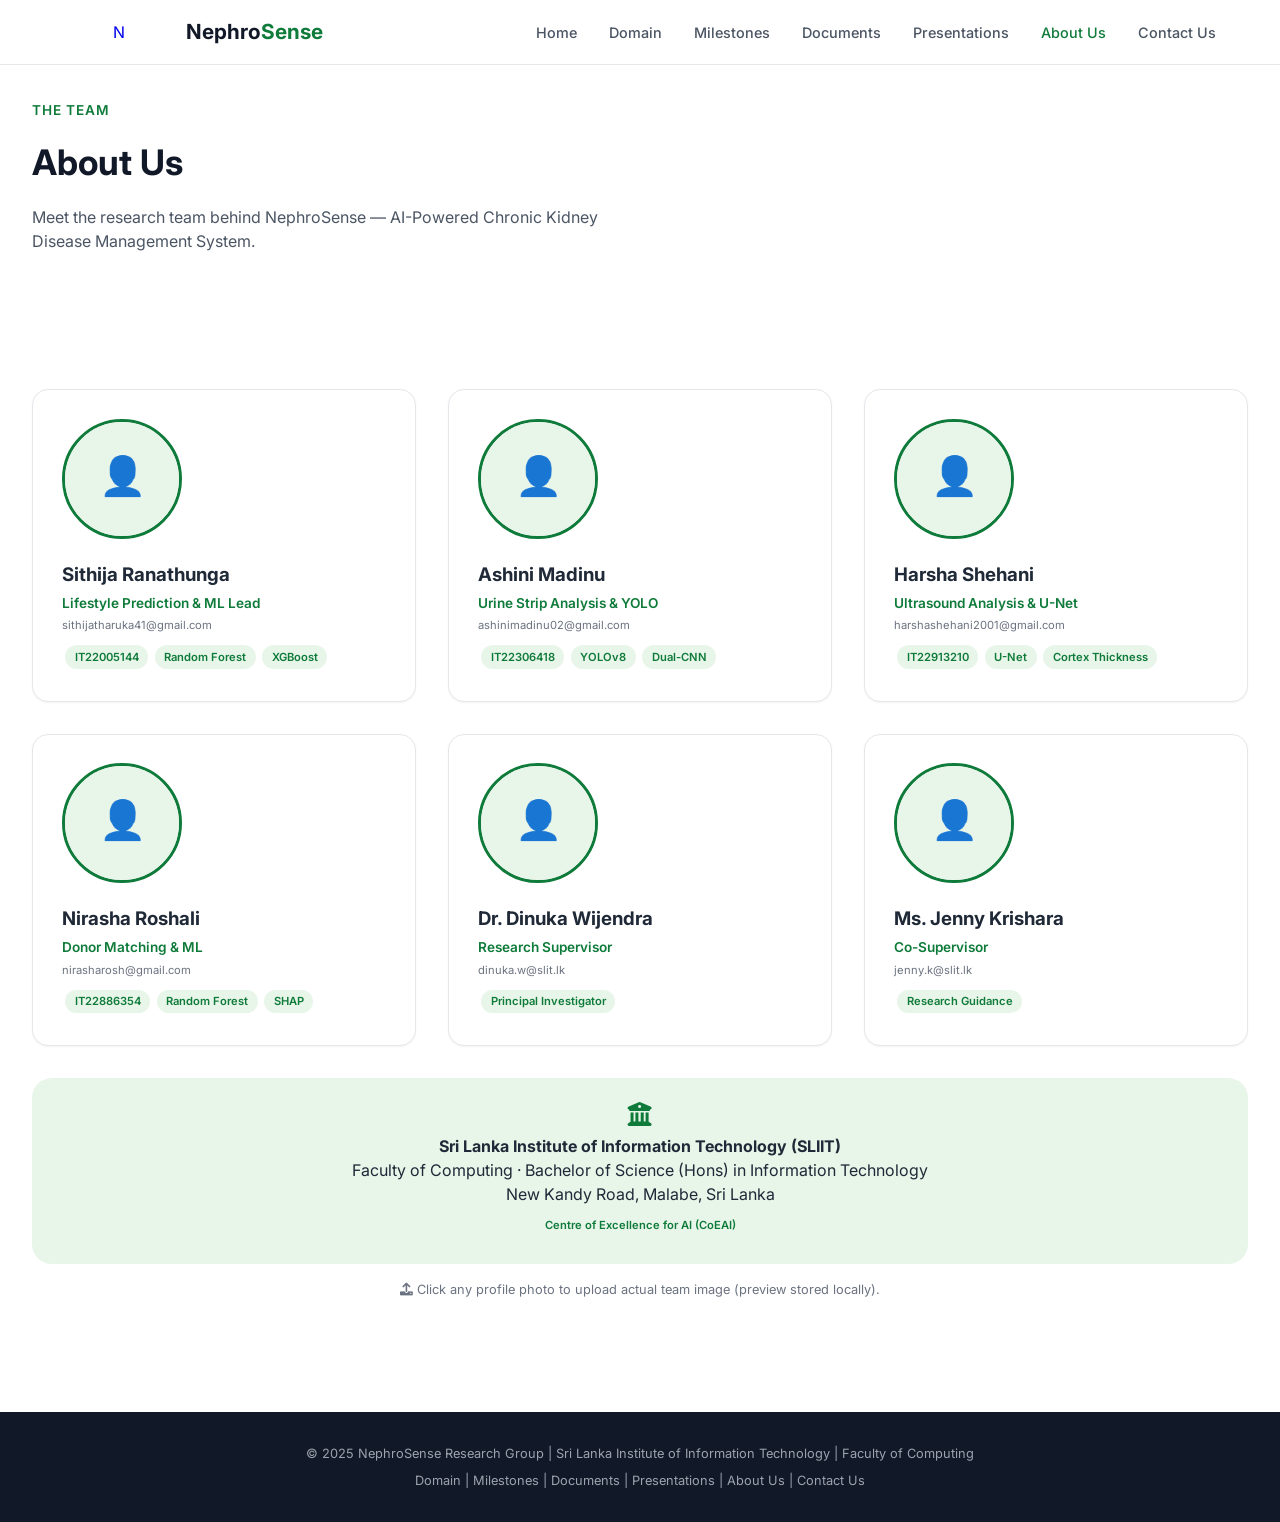
==== about.html @ 0f29c7fc "change theme and content" ====
<!DOCTYPE html>
<html lang="en">
<head>
  <meta charset="UTF-8">
  <meta name="viewport" content="width=device-width, initial-scale=1.0">
  <title>NephroSense | About Us</title>
  <link href="https://fonts.googleapis.com/css2?family=Inter:opsz,wght@14..32,300;400;500;600;700;800&display=swap" rel="stylesheet">
  <link rel="stylesheet" href="https://cdnjs.cloudflare.com/ajax/libs/font-awesome/6.0.0-beta3/css/all.min.css">
  <link rel="stylesheet" href="style.css">
  <style>
    .team-photo {
      width: 120px;
      height: 120px;
      border-radius: 50%;
      object-fit: cover;
      margin: 0 auto 1rem;
      border: 3px solid var(--green-primary);
      cursor: pointer;
      background: var(--gray-100);
    }
    .team-role {
      font-size: 0.85rem;
      color: var(--green-primary);
      font-weight: 600;
      margin: 0.25rem 0;
    }
    .team-email {
      font-size: 0.7rem;
      color: var(--gray-500);
      word-break: break-all;
    }
    .institution-info {
      background: var(--green-light);
      padding: 1.5rem;
      border-radius: 20px;
      margin-top: 2rem;
      text-align: center;
    }
  </style>
</head>
<body>
<nav>
  <a href="index.html" class="logo">
    <div class="logo-icon">N</div>
    <div class="logo-text">Nephro<span>Sense</span></div>
  </a>
  <button class="menu-toggle" id="menuToggle"><i class="fas fa-bars"></i></button>
  <ul class="nav-links" id="navLinks">
    <li><a href="index.html">Home</a></li>
    <li><a href="domain.html">Domain</a></li>
    <li><a href="milestones.html">Milestones</a></li>
    <li><a href="documents.html">Documents</a></li>
    <li><a href="presentations.html">Presentations</a></li>
    <li><a href="about.html" class="active">About Us</a></li>
    <li><a href="contact.html">Contact Us</a></li>
  </ul>
</nav>

<main>
  <section style="padding-top: 100px;">
    <div class="container">
      <div class="section-label">The Team</div>
      <h1 class="section-title">About Us</h1>
      <p class="section-desc">Meet the research team behind NephroSense — AI-Powered Chronic Kidney Disease Management System.</p>
    </div>
  </section>

  <section style="padding-top: 0;">
    <div class="container">
      <div class="team-grid">
        <!-- Team Member 1 -->
        <div class="team-card">
          <img class="team-photo" id="photo0" src="data:image/svg+xml,%3Csvg xmlns='http://www.w3.org/2000/svg' width='120' height='120' viewBox='0 0 120 120'%3E%3Crect width='120' height='120' fill='%23e8f5e9'/%3E%3Ctext x='60' y='70' text-anchor='middle' fill='%230f7b3a' font-size='40'%3E👤%3C/text%3E%3C/svg%3E" onclick="document.getElementById('file0').click()">
          <input type="file" id="file0" style="display:none" accept="image/*" onchange="previewPhoto(event,0)">
          <h3>Sithija Ranathunga</h3>
          <div class="team-role">Lifestyle Prediction & ML Lead</div>
          <div class="team-email">sithijatharuka41@gmail.com</div>
          <div style="margin-top: 0.5rem;"><span class="accuracy-badge">IT22005144</span><span class="accuracy-badge">Random Forest</span><span class="accuracy-badge">XGBoost</span></div>
        </div>

        <!-- Team Member 2 -->
        <div class="team-card">
          <img class="team-photo" id="photo1" src="data:image/svg+xml,%3Csvg xmlns='http://www.w3.org/2000/svg' width='120' height='120' viewBox='0 0 120 120'%3E%3Crect width='120' height='120' fill='%23e8f5e9'/%3E%3Ctext x='60' y='70' text-anchor='middle' fill='%230f7b3a' font-size='40'%3E👤%3C/text%3E%3C/svg%3E" onclick="document.getElementById('file1').click()">
          <input type="file" id="file1" style="display:none" accept="image/*" onchange="previewPhoto(event,1)">
          <h3>Ashini Madinu</h3>
          <div class="team-role">Urine Strip Analysis & YOLO</div>
          <div class="team-email">ashinimadinu02@gmail.com</div>
          <div style="margin-top: 0.5rem;"><span class="accuracy-badge">IT22306418</span><span class="accuracy-badge">YOLOv8</span><span class="accuracy-badge">Dual-CNN</span></div>
        </div>

        <!-- Team Member 3 -->
        <div class="team-card">
          <img class="team-photo" id="photo2" src="data:image/svg+xml,%3Csvg xmlns='http://www.w3.org/2000/svg' width='120' height='120' viewBox='0 0 120 120'%3E%3Crect width='120' height='120' fill='%23e8f5e9'/%3E%3Ctext x='60' y='70' text-anchor='middle' fill='%230f7b3a' font-size='40'%3E👤%3C/text%3E%3C/svg%3E" onclick="document.getElementById('file2').click()">
          <input type="file" id="file2" style="display:none" accept="image/*" onchange="previewPhoto(event,2)">
          <h3>Harsha Shehani</h3>
          <div class="team-role">Ultrasound Analysis & U-Net</div>
          <div class="team-email">harshashehani2001@gmail.com</div>
          <div style="margin-top: 0.5rem;"><span class="accuracy-badge">IT22913210</span><span class="accuracy-badge">U-Net</span><span class="accuracy-badge">Cortex Thickness</span></div>
        </div>

        <!-- Team Member 4 -->
        <div class="team-card">
          <img class="team-photo" id="photo3" src="data:image/svg+xml,%3Csvg xmlns='http://www.w3.org/2000/svg' width='120' height='120' viewBox='0 0 120 120'%3E%3Crect width='120' height='120' fill='%23e8f5e9'/%3E%3Ctext x='60' y='70' text-anchor='middle' fill='%230f7b3a' font-size='40'%3E👤%3C/text%3E%3C/svg%3E" onclick="document.getElementById('file3').click()">
          <input type="file" id="file3" style="display:none" accept="image/*" onchange="previewPhoto(event,3)">
          <h3>Nirasha Roshali</h3>
          <div class="team-role">Donor Matching & ML</div>
          <div class="team-email">nirasharosh@gmail.com</div>
          <div style="margin-top: 0.5rem;"><span class="accuracy-badge">IT22886354</span><span class="accuracy-badge">Random Forest</span><span class="accuracy-badge">SHAP</span></div>
        </div>

        <!-- Supervisor -->
        <div class="team-card">
          <img class="team-photo" id="photo4" src="data:image/svg+xml,%3Csvg xmlns='http://www.w3.org/2000/svg' width='120' height='120' viewBox='0 0 120 120'%3E%3Crect width='120' height='120' fill='%23e8f5e9'/%3E%3Ctext x='60' y='70' text-anchor='middle' fill='%230f7b3a' font-size='40'%3E👤%3C/text%3E%3C/svg%3E" onclick="document.getElementById('file4').click()">
          <input type="file" id="file4" style="display:none" accept="image/*" onchange="previewPhoto(event,4)">
          <h3>Dr. Dinuka Wijendra</h3>
          <div class="team-role">Research Supervisor</div>
          <div class="team-email">dinuka.w@slit.lk</div>
          <div style="margin-top: 0.5rem;"><span class="accuracy-badge">Principal Investigator</span></div>
        </div>

        <!-- Co-Supervisor -->
        <div class="team-card">
          <img class="team-photo" id="photo5" src="data:image/svg+xml,%3Csvg xmlns='http://www.w3.org/2000/svg' width='120' height='120' viewBox='0 0 120 120'%3E%3Crect width='120' height='120' fill='%23e8f5e9'/%3E%3Ctext x='60' y='70' text-anchor='middle' fill='%230f7b3a' font-size='40'%3E👤%3C/text%3E%3C/svg%3E" onclick="document.getElementById('file5').click()">
          <input type="file" id="file5" style="display:none" accept="image/*" onchange="previewPhoto(event,5)">
          <h3>Ms. Jenny Krishara</h3>
          <div class="team-role">Co-Supervisor</div>
          <div class="team-email">jenny.k@slit.lk</div>
          <div style="margin-top: 0.5rem;"><span class="accuracy-badge">Research Guidance</span></div>
        </div>
      </div>

      <div class="institution-info">
        <i class="fas fa-university" style="font-size: 1.5rem; color: var(--green-primary); margin-bottom: 0.5rem; display: block;"></i>
        <strong>Sri Lanka Institute of Information Technology (SLIIT)</strong><br>
        Faculty of Computing · Bachelor of Science (Hons) in Information Technology<br>
        New Kandy Road, Malabe, Sri Lanka<br>
        <span class="accuracy-badge" style="margin-top: 0.5rem;">Centre of Excellence for AI (CoEAI)</span>
      </div>

      <div style="margin-top: 1rem; text-align: center; font-size: 0.8rem; color: var(--gray-500);">
        <i class="fas fa-upload"></i> Click any profile photo to upload actual team image (preview stored locally).
      </div>
    </div>
  </section>
</main>

<footer>
  <p>© 2025 NephroSense Research Group | Sri Lanka Institute of Information Technology | Faculty of Computing</p>
  <p style="margin-top: 0.5rem;">Domain | Milestones | Documents | Presentations | About Us | Contact Us</p>
</footer>

<script>
  function previewPhoto(event, idx) {
    const file = event.target.files[0];
    if (file) {
      const reader = new FileReader();
      reader.onload = e => { document.getElementById('photo'+idx).src = e.target.result; };
      reader.readAsDataURL(file);
    }
  }
  const menuToggle = document.getElementById('menuToggle');
  const navLinks = document.getElementById('navLinks');
  if (menuToggle) {
    menuToggle.onclick = () => navLinks.classList.toggle('open');
    document.querySelectorAll('.nav-links a').forEach(link => link.addEventListener('click', () => navLinks.classList.remove('open')));
  }
</script>
</body>
</html>
---- style.css ----
/* style.css - White & Green Theme with Logo Image Support */
* {
    margin: 0;
    padding: 0;
    box-sizing: border-box;
  }
  
  :root {
    --white: #ffffff;
    --off-white: #f8fafc;
    --green-primary: #0f7b3a;
    --green-dark: #0a5c2c;
    --green-light: #e8f5e9;
    --green-soft: #d0ebd3;
    --gray-50: #f9fafb;
    --gray-100: #f3f4f6;
    --gray-200: #e5e7eb;
    --gray-300: #d1d5db;
    --gray-400: #9ca3af;
    --gray-500: #6b7280;
    --gray-600: #4b5563;
    --gray-700: #374151;
    --gray-800: #1f2937;
    --gray-900: #111827;
    --shadow-sm: 0 1px 2px 0 rgb(0 0 0 / 0.05);
    --shadow-md: 0 4px 6px -1px rgb(0 0 0 / 0.1);
    --shadow-lg: 0 10px 15px -3px rgb(0 0 0 / 0.1);
  }
  
  body {
    font-family: 'Inter', sans-serif;
    background-color: var(--white);
    color: var(--gray-800);
    line-height: 1.5;
  }
  
  /* Navigation */
  nav {
    position: fixed;
    top: 0;
    left: 0;
    width: 100%;
    background: rgba(255, 255, 255, 0.98);
    backdrop-filter: blur(10px);
    border-bottom: 1px solid var(--gray-200);
    z-index: 100;
    padding: 0.75rem 5%;
    display: flex;
    align-items: center;
    justify-content: space-between;
  }
  
  .logo {
    display: flex;
    align-items: center;
    gap: 12px;
    text-decoration: none;
  }
  
  /* Logo Image Styles */
  .logo-icon {
    width: 110px;
    height: 40px;
    border-radius: 12px;
    display: flex;
    align-items: center;
    justify-content: center;
    overflow: hidden;
  }
  
  .logo-img {
    width: 100%;
    height: 100%;
    object-fit: cover;
    border-radius: 12px;
  }
  
  /* Fallback icon when no image */
  .logo-icon.fallback {
    background: linear-gradient(135deg, var(--green-primary), var(--green-dark));
    color: white;
    font-weight: 800;
    font-size: 1.2rem;
  }
  
  .logo-text {
    font-weight: 700;
    font-size: 1.3rem;
    color: var(--gray-900);
  }
  
  .logo-text span {
    color: var(--green-primary);
  }
  
  /* Hero Centered Logo */
  .hero-logo {
    display: flex;
    justify-content: center;
    margin-bottom: 1.5rem;
  }
  
  .hero-logo-img {
    width: 200px;
    height: 100px;
    object-fit: contain;
    border-radius: 20px;
    transition: transform 0.3s;
  }
  
  .hero-logo-img:hover {
    transform: scale(1.05);
  }
  
  /* Rest of your existing styles remain the same */
  .nav-links {
    display: flex;
    gap: 2rem;
    list-style: none;
  }
  
  .nav-links a {
    text-decoration: none;
    font-weight: 500;
    color: var(--gray-600);
    transition: color 0.2s;
    font-size: 0.9rem;
  }
  
  .nav-links a:hover,
  .nav-links a.active {
    color: var(--green-primary);
  }
  
  .menu-toggle {
    display: none;
    background: none;
    border: none;
    font-size: 1.5rem;
    color: var(--gray-700);
    cursor: pointer;
  }
  
  /* Buttons */
  .btn-primary {
    background: var(--green-primary);
    color: white;
    padding: 0.75rem 1.8rem;
    border-radius: 8px;
    font-weight: 600;
    text-decoration: none;
    display: inline-flex;
    align-items: center;
    gap: 8px;
    transition: all 0.2s;
    border: none;
    cursor: pointer;
  }
  
  .btn-primary:hover {
    background: var(--green-dark);
    transform: translateY(-2px);
  }
  
  .btn-outline {
    border: 1px solid var(--gray-300);
    background: transparent;
    padding: 0.75rem 1.8rem;
    border-radius: 8px;
    font-weight: 600;
    color: var(--gray-700);
    text-decoration: none;
    display: inline-flex;
    align-items: center;
    gap: 8px;
    transition: all 0.2s;
  }
  
  .btn-outline:hover {
    border-color: var(--green-primary);
    color: var(--green-primary);
  }
  
  /* Container */
  .container {
    max-width: 1280px;
    margin: 0 auto;
    padding: 0 2rem;
  }
  
  section {
    padding: 5rem 0;
  }
  
  .section-label {
    font-size: 0.85rem;
    font-weight: 600;
    text-transform: uppercase;
    letter-spacing: 1px;
    color: var(--green-primary);
    margin-bottom: 1rem;
  }
  
  .section-title {
    font-size: 2.2rem;
    font-weight: 700;
    color: var(--gray-900);
    margin-bottom: 1rem;
  }
  
  .section-desc {
    color: var(--gray-600);
    max-width: 600px;
    margin-bottom: 2.5rem;
  }
  
  /* Cards */
  .features-grid,
  .domain-grid,
  .team-grid,
  .doc-grid,
  .pres-grid {
    display: grid;
    grid-template-columns: repeat(auto-fit, minmax(300px, 1fr));
    gap: 2rem;
    margin-top: 1rem;
  }
  
  .feature-card,
  .domain-card,
  .team-card,
  .doc-card,
  .pres-card {
    background: var(--white);
    border: 1px solid var(--gray-200);
    border-radius: 16px;
    padding: 1.8rem;
    transition: all 0.3s;
    box-shadow: var(--shadow-sm);
  }
  
  .feature-card:hover,
  .domain-card:hover,
  .team-card:hover,
  .doc-card:hover,
  .pres-card:hover {
    transform: translateY(-4px);
    box-shadow: var(--shadow-lg);
    border-color: var(--green-soft);
  }
  
  .card-icon {
    width: 48px;
    height: 48px;
    background: var(--green-light);
    border-radius: 12px;
    display: flex;
    align-items: center;
    justify-content: center;
    margin-bottom: 1.2rem;
    font-size: 1.4rem;
    color: var(--green-primary);
  }
  
  /* Hero */
  .hero {
    padding-top: 120px;
    text-align: center;
  }
  
  .hero-badge {
    display: inline-block;
    background: var(--green-light);
    color: var(--green-primary);
    padding: 0.25rem 1rem;
    border-radius: 20px;
    font-size: 0.8rem;
    font-weight: 600;
    margin-bottom: 1.5rem;
  }
  
  .hero-title {
    font-size: 3rem;
    font-weight: 800;
    color: var(--gray-900);
    max-width: 800px;
    margin: 0 auto 1rem;
    line-height: 1.2;
  }
  
  .hero-title span {
    color: var(--green-primary);
  }
  
  .hero-subtitle {
    font-size: 1.1rem;
    color: var(--gray-600);
    max-width: 600px;
    margin: 0 auto 2rem;
  }
  
  .hero-stats {
    display: flex;
    justify-content: center;
    gap: 2.5rem;
    margin-top: 3rem;
    flex-wrap: wrap;
  }
  
  .stat-number {
    font-size: 2rem;
    font-weight: 800;
    color: var(--green-primary);
  }
  
  /* Countdown */
  .countdown-grid {
    display: flex;
    justify-content: center;
    gap: 2rem;
    margin: 2rem 0;
  }
  
  .countdown-item {
    text-align: center;
    background: var(--gray-100);
    padding: 1rem;
    border-radius: 12px;
    min-width: 80px;
  }
  
  .countdown-number {
    font-size: 2rem;
    font-weight: 800;
    color: var(--green-primary);
  }
  
  /* Steps */
  .steps-grid {
    display: grid;
    grid-template-columns: repeat(auto-fit, minmax(260px, 1fr));
    gap: 2rem;
    margin-top: 2rem;
  }
  
  .step-card {
    text-align: center;
    padding: 2rem;
  }
  
  .step-number {
    width: 56px;
    height: 56px;
    background: var(--green-light);
    color: var(--green-primary);
    font-size: 1.5rem;
    font-weight: 700;
    border-radius: 28px;
    display: flex;
    align-items: center;
    justify-content: center;
    margin: 0 auto 1rem;
  }
  
  /* Team Photo Upload */
  .team-photo {
    width: 100px;
    height: 100px;
    border-radius: 50%;
    object-fit: cover;
    margin: 0 auto 1rem;
    border: 3px solid var(--green-primary);
    cursor: pointer;
    background: var(--gray-100);
  }
  
  .drive-link,
  .pres-link {
    display: inline-block;
    margin-top: 0.8rem;
    font-size: 0.75rem;
    color: var(--green-primary);
    cursor: pointer;
    text-decoration: underline;
    background: none;
    border: none;
  }
  
  .accuracy-badge {
    background: var(--green-light);
    color: var(--green-primary);
    padding: 0.2rem 0.6rem;
    border-radius: 20px;
    font-size: 0.7rem;
    font-weight: 600;
    display: inline-block;
    margin: 0.2rem;
  }
  
  /* Footer */
  footer {
    background: var(--gray-900);
    color: var(--gray-400);
    text-align: center;
    padding: 2rem;
    font-size: 0.8rem;
    margin-top: 2rem;
  }
  
  /* Responsive */
  @media (max-width: 768px) {
    .menu-toggle {
      display: block;
    }
  
    .nav-links {
      position: fixed;
      top: 65px;
      left: -100%;
      width: 70%;
      height: calc(100vh - 65px);
      background: white;
      flex-direction: column;
      align-items: center;
      padding: 2rem;
      transition: left 0.3s;
      box-shadow: var(--shadow-lg);
      border-right: 1px solid var(--gray-200);
    }
  
    .nav-links.open {
      left: 0;
    }
  
    .hero-title {
      font-size: 2rem;
    }
  
    .section-title {
      font-size: 1.8rem;
    }
  
    .countdown-grid {
      flex-wrap: wrap;
      gap: 1rem;
    }
    
    .hero-logo-img {
      width: 70px;
      height: 70px;
    }
  }
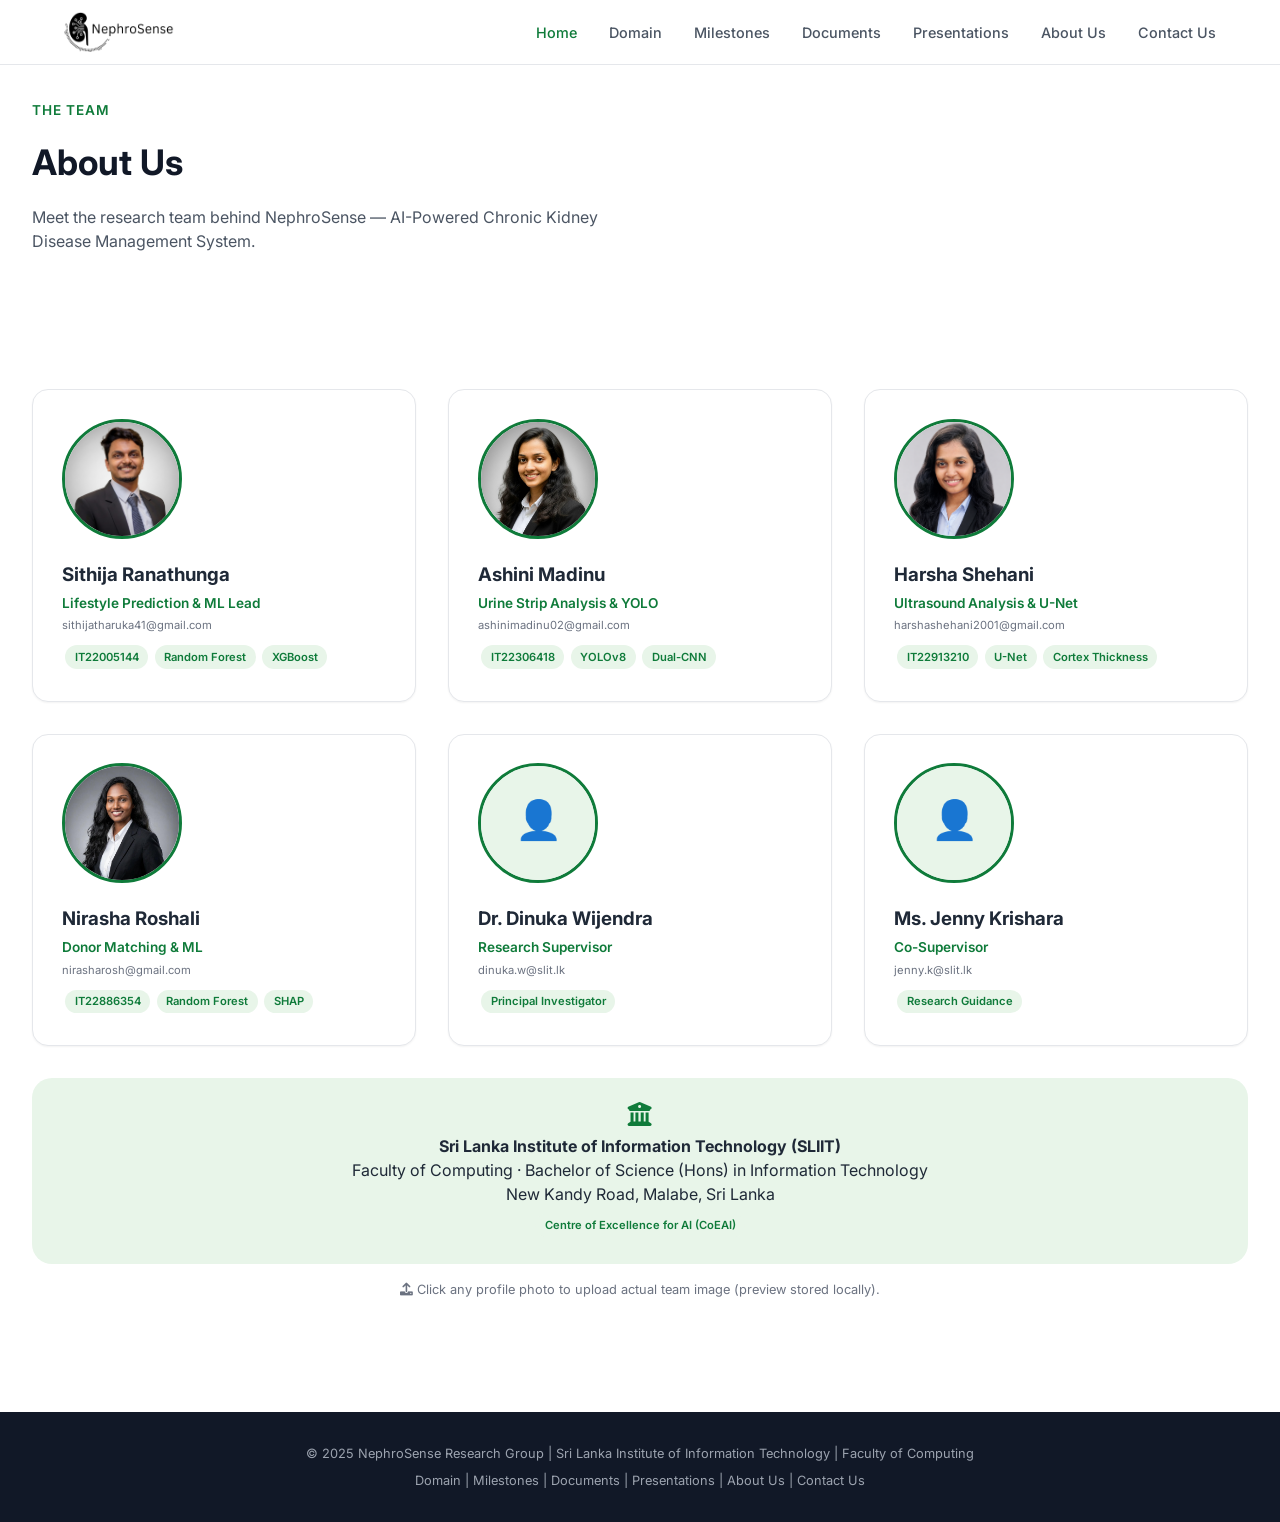
==== commit 1c0caa04: "add photos" ====
--- a/about.html
+++ b/about.html
@@ -39,22 +39,24 @@
   </style>
 </head>
 <body>
-<nav>
-  <a href="index.html" class="logo">
-    <div class="logo-icon">N</div>
-    <div class="logo-text">Nephro<span>Sense</span></div>
-  </a>
-  <button class="menu-toggle" id="menuToggle"><i class="fas fa-bars"></i></button>
-  <ul class="nav-links" id="navLinks">
-    <li><a href="index.html">Home</a></li>
-    <li><a href="domain.html">Domain</a></li>
-    <li><a href="milestones.html">Milestones</a></li>
-    <li><a href="documents.html">Documents</a></li>
-    <li><a href="presentations.html">Presentations</a></li>
-    <li><a href="about.html" class="active">About Us</a></li>
-    <li><a href="contact.html">Contact Us</a></li>
-  </ul>
-</nav>
+  <nav>
+    <a href="index.html" class="logo">
+      <div class="logo-icon">
+        <!-- REPLACE 'nephrosense-logo.png' WITH YOUR ACTUAL LOGO FILE PATH -->
+        <img src="src/logo.png" alt="NephroSense Logo" class="logo-img" onerror="this.parentElement.classList.add('fallback'); this.parentElement.innerHTML='N'">
+      </div>
+    </a>
+    <button class="menu-toggle" id="menuToggle"><i class="fas fa-bars"></i></button>
+    <ul class="nav-links" id="navLinks">
+      <li><a href="index.html" class="active">Home</a></li>
+      <li><a href="domain.html">Domain</a></li>
+      <li><a href="milestones.html">Milestones</a></li>
+      <li><a href="documents.html">Documents</a></li>
+      <li><a href="presentations.html">Presentations</a></li>
+      <li><a href="about.html">About Us</a></li>
+      <li><a href="contact.html">Contact Us</a></li>
+    </ul>
+  </nav>
 
 <main>
   <section style="padding-top: 100px;">
@@ -70,7 +72,7 @@
       <div class="team-grid">
         <!-- Team Member 1 -->
         <div class="team-card">
-          <img class="team-photo" id="photo0" src="data:image/svg+xml,%3Csvg xmlns='http://www.w3.org/2000/svg' width='120' height='120' viewBox='0 0 120 120'%3E%3Crect width='120' height='120' fill='%23e8f5e9'/%3E%3Ctext x='60' y='70' text-anchor='middle' fill='%230f7b3a' font-size='40'%3E👤%3C/text%3E%3C/svg%3E" onclick="document.getElementById('file0').click()">
+          <img class="team-photo" id="photo0" src="src/sithija.jpeg" onclick="document.getElementById('file0').click()">
           <input type="file" id="file0" style="display:none" accept="image/*" onchange="previewPhoto(event,0)">
           <h3>Sithija Ranathunga</h3>
           <div class="team-role">Lifestyle Prediction & ML Lead</div>
@@ -80,7 +82,7 @@
 
         <!-- Team Member 2 -->
         <div class="team-card">
-          <img class="team-photo" id="photo1" src="data:image/svg+xml,%3Csvg xmlns='http://www.w3.org/2000/svg' width='120' height='120' viewBox='0 0 120 120'%3E%3Crect width='120' height='120' fill='%23e8f5e9'/%3E%3Ctext x='60' y='70' text-anchor='middle' fill='%230f7b3a' font-size='40'%3E👤%3C/text%3E%3C/svg%3E" onclick="document.getElementById('file1').click()">
+          <img class="team-photo" id="photo1" src="src/ashini.jpeg" onclick="document.getElementById('file1').click()">
           <input type="file" id="file1" style="display:none" accept="image/*" onchange="previewPhoto(event,1)">
           <h3>Ashini Madinu</h3>
           <div class="team-role">Urine Strip Analysis & YOLO</div>
@@ -90,7 +92,7 @@
 
         <!-- Team Member 3 -->
         <div class="team-card">
-          <img class="team-photo" id="photo2" src="data:image/svg+xml,%3Csvg xmlns='http://www.w3.org/2000/svg' width='120' height='120' viewBox='0 0 120 120'%3E%3Crect width='120' height='120' fill='%23e8f5e9'/%3E%3Ctext x='60' y='70' text-anchor='middle' fill='%230f7b3a' font-size='40'%3E👤%3C/text%3E%3C/svg%3E" onclick="document.getElementById('file2').click()">
+          <img class="team-photo" id="photo2" src="src/shehani.png" onclick="document.getElementById('file2').click()">
           <input type="file" id="file2" style="display:none" accept="image/*" onchange="previewPhoto(event,2)">
           <h3>Harsha Shehani</h3>
           <div class="team-role">Ultrasound Analysis & U-Net</div>
@@ -100,7 +102,7 @@
 
         <!-- Team Member 4 -->
         <div class="team-card">
-          <img class="team-photo" id="photo3" src="data:image/svg+xml,%3Csvg xmlns='http://www.w3.org/2000/svg' width='120' height='120' viewBox='0 0 120 120'%3E%3Crect width='120' height='120' fill='%23e8f5e9'/%3E%3Ctext x='60' y='70' text-anchor='middle' fill='%230f7b3a' font-size='40'%3E👤%3C/text%3E%3C/svg%3E" onclick="document.getElementById('file3').click()">
+          <img class="team-photo" id="photo3" src="src/nirasha.jpeg" onclick="document.getElementById('file3').click()">
           <input type="file" id="file3" style="display:none" accept="image/*" onchange="previewPhoto(event,3)">
           <h3>Nirasha Roshali</h3>
           <div class="team-role">Donor Matching & ML</div>
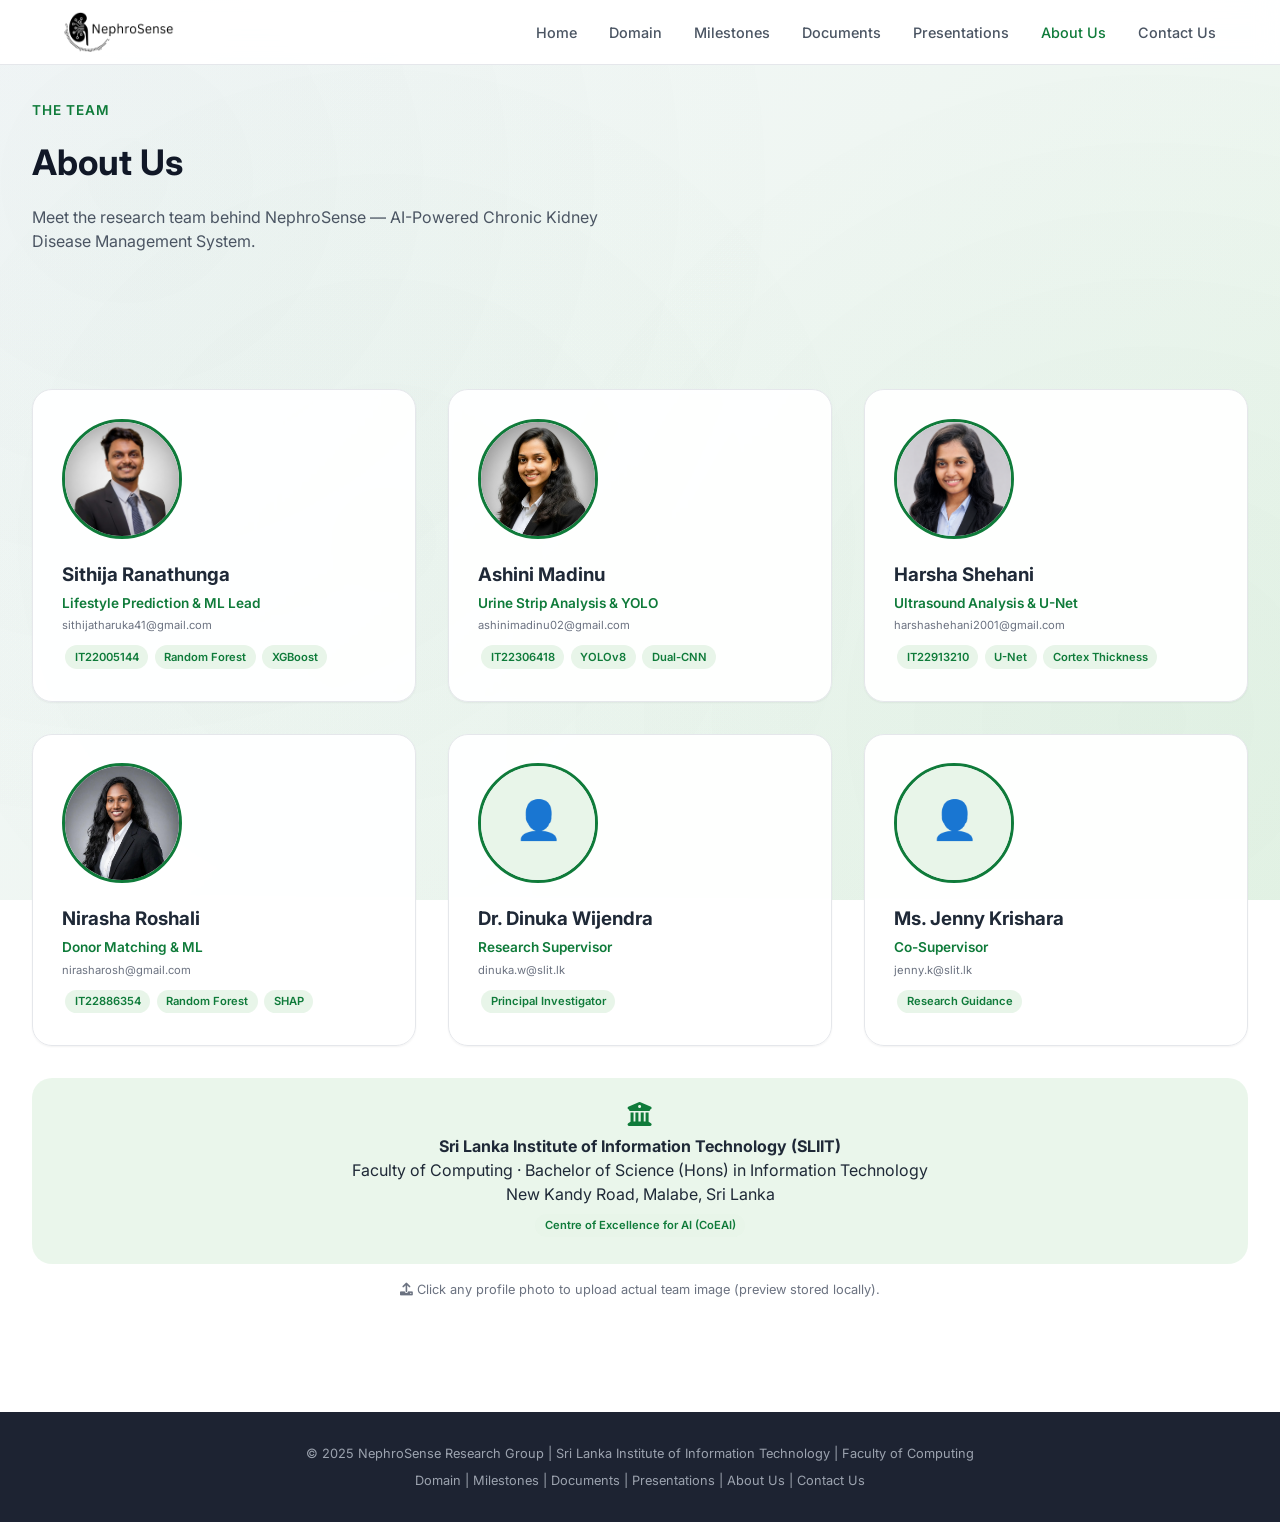
==== commit cb1d6caf: "add mobile responsive" ====
--- a/about.html
+++ b/about.html
@@ -2,7 +2,7 @@
 <html lang="en">
 <head>
   <meta charset="UTF-8">
-  <meta name="viewport" content="width=device-width, initial-scale=1.0">
+  <meta name="viewport" content="width=device-width, initial-scale=1.0, viewport-fit=cover">
   <title>NephroSense | About Us</title>
   <link href="https://fonts.googleapis.com/css2?family=Inter:opsz,wght@14..32,300;400;500;600;700;800&display=swap" rel="stylesheet">
   <link rel="stylesheet" href="https://cdnjs.cloudflare.com/ajax/libs/font-awesome/6.0.0-beta3/css/all.min.css">
@@ -17,6 +17,11 @@
       border: 3px solid var(--green-primary);
       cursor: pointer;
       background: var(--gray-100);
+      transition: transform 0.3s ease, box-shadow 0.3s ease;
+    }
+    .team-photo:hover {
+      transform: scale(1.05);
+      box-shadow: 0 4px 15px rgba(15, 123, 58, 0.3);
     }
     .team-role {
       font-size: 0.85rem;
@@ -30,11 +35,18 @@
       word-break: break-all;
     }
     .institution-info {
-      background: var(--green-light);
+      background: rgba(232, 245, 233, 0.9);
+      backdrop-filter: blur(4px);
       padding: 1.5rem;
       border-radius: 20px;
       margin-top: 2rem;
       text-align: center;
+    }
+    @media (max-width: 768px) {
+      .team-photo {
+        width: 100px;
+        height: 100px;
+      }
     }
   </style>
 </head>
@@ -42,18 +54,17 @@
   <nav>
     <a href="index.html" class="logo">
       <div class="logo-icon">
-        <!-- REPLACE 'nephrosense-logo.png' WITH YOUR ACTUAL LOGO FILE PATH -->
         <img src="src/logo.png" alt="NephroSense Logo" class="logo-img" onerror="this.parentElement.classList.add('fallback'); this.parentElement.innerHTML='N'">
       </div>
     </a>
     <button class="menu-toggle" id="menuToggle"><i class="fas fa-bars"></i></button>
     <ul class="nav-links" id="navLinks">
-      <li><a href="index.html" class="active">Home</a></li>
+      <li><a href="index.html">Home</a></li>
       <li><a href="domain.html">Domain</a></li>
       <li><a href="milestones.html">Milestones</a></li>
       <li><a href="documents.html">Documents</a></li>
       <li><a href="presentations.html">Presentations</a></li>
-      <li><a href="about.html">About Us</a></li>
+      <li><a href="about.html" class="active">About Us</a></li>
       <li><a href="contact.html">Contact Us</a></li>
     </ul>
   </nav>
--- a/style.css
+++ b/style.css
@@ -1,452 +1,947 @@
-/* style.css - White & Green Theme with Logo Image Support */
+/* style.css - White & Green Theme with Logo Image Support & Animations */
 * {
-    margin: 0;
-    padding: 0;
-    box-sizing: border-box;
-  }
-  
-  :root {
-    --white: #ffffff;
-    --off-white: #f8fafc;
-    --green-primary: #0f7b3a;
-    --green-dark: #0a5c2c;
-    --green-light: #e8f5e9;
-    --green-soft: #d0ebd3;
-    --gray-50: #f9fafb;
-    --gray-100: #f3f4f6;
-    --gray-200: #e5e7eb;
-    --gray-300: #d1d5db;
-    --gray-400: #9ca3af;
-    --gray-500: #6b7280;
-    --gray-600: #4b5563;
-    --gray-700: #374151;
-    --gray-800: #1f2937;
-    --gray-900: #111827;
-    --shadow-sm: 0 1px 2px 0 rgb(0 0 0 / 0.05);
-    --shadow-md: 0 4px 6px -1px rgb(0 0 0 / 0.1);
-    --shadow-lg: 0 10px 15px -3px rgb(0 0 0 / 0.1);
-  }
-  
-  body {
-    font-family: 'Inter', sans-serif;
-    background-color: var(--white);
-    color: var(--gray-800);
-    line-height: 1.5;
-  }
-  
-  /* Navigation */
-  nav {
+  margin: 0;
+  padding: 0;
+  box-sizing: border-box;
+}
+
+:root {
+  --white: #ffffff;
+  --off-white: #f8fafc;
+  --green-primary: #0f7b3a;
+  --green-dark: #0a5c2c;
+  --green-light: #e8f5e9;
+  --green-soft: #d0ebd3;
+  --gray-50: #f9fafb;
+  --gray-100: #f3f4f6;
+  --gray-200: #e5e7eb;
+  --gray-300: #d1d5db;
+  --gray-400: #9ca3af;
+  --gray-500: #6b7280;
+  --gray-600: #4b5563;
+  --gray-700: #374151;
+  --gray-800: #1f2937;
+  --gray-900: #111827;
+  --shadow-sm: 0 1px 2px 0 rgb(0 0 0 / 0.05);
+  --shadow-md: 0 4px 6px -1px rgb(0 0 0 / 0.1);
+  --shadow-lg: 0 10px 15px -3px rgb(0 0 0 / 0.1);
+}
+
+body {
+  font-family: 'Inter', sans-serif;
+  background: linear-gradient(135deg, #f5f7fa 0%, #e8f5e9 100%);
+  background-attachment: fixed;
+  color: var(--gray-800);
+  line-height: 1.5;
+  position: relative;
+  min-height: 100vh;
+}
+
+/* Animated Background Particles */
+body::before {
+  content: '';
+  position: fixed;
+  top: 0;
+  left: 0;
+  width: 100%;
+  height: 100%;
+  pointer-events: none;
+  z-index: 0;
+  background-image: 
+    radial-gradient(circle at 10% 20%, rgba(15, 123, 58, 0.03) 0%, transparent 50%),
+    radial-gradient(circle at 90% 80%, rgba(15, 123, 58, 0.04) 0%, transparent 50%),
+    radial-gradient(circle at 30% 60%, rgba(15, 123, 58, 0.02) 0%, transparent 50%);
+  animation: bgPulse 8s ease-in-out infinite;
+}
+
+@keyframes bgPulse {
+  0%, 100% { opacity: 0.5; }
+  50% { opacity: 1; }
+}
+
+/* Subtle floating animation for main content */
+main {
+  position: relative;
+  z-index: 1;
+  animation: fadeInUp 0.8s ease-out;
+}
+
+@keyframes fadeInUp {
+  from {
+    opacity: 0;
+    transform: translateY(20px);
+  }
+  to {
+    opacity: 1;
+    transform: translateY(0);
+  }
+}
+
+/* Navigation */
+nav {
+  position: fixed;
+  top: 0;
+  left: 0;
+  width: 100%;
+  background: rgba(255, 255, 255, 0.95);
+  backdrop-filter: blur(12px);
+  border-bottom: 1px solid var(--gray-200);
+  z-index: 100;
+  padding: 0.75rem 5%;
+  display: flex;
+  align-items: center;
+  justify-content: space-between;
+}
+
+.logo {
+  display: flex;
+  align-items: center;
+  gap: 12px;
+  text-decoration: none;
+}
+
+/* Logo Image Styles */
+.logo-icon {
+  width: 110px;
+  height: 40px;
+  border-radius: 12px;
+  display: flex;
+  align-items: center;
+  justify-content: center;
+  overflow: hidden;
+}
+
+.logo-img {
+  width: 100%;
+  height: 100%;
+  object-fit: cover;
+  border-radius: 12px;
+}
+
+/* Fallback icon when no image */
+.logo-icon.fallback {
+  background: linear-gradient(135deg, var(--green-primary), var(--green-dark));
+  color: white;
+  font-weight: 800;
+  font-size: 1.2rem;
+}
+
+.logo-text {
+  font-weight: 700;
+  font-size: 1.3rem;
+  color: var(--gray-900);
+}
+
+.logo-text span {
+  color: var(--green-primary);
+}
+
+/* Hero Centered Logo */
+.hero-logo {
+  display: flex;
+  justify-content: center;
+  margin-bottom: 1.5rem;
+}
+
+.hero-logo-img {
+  width: 200px;
+  height: 100px;
+  object-fit: contain;
+  border-radius: 20px;
+  transition: transform 0.3s;
+}
+
+.hero-logo-img:hover {
+  transform: scale(1.05);
+}
+
+.nav-links {
+  display: flex;
+  gap: 2rem;
+  list-style: none;
+}
+
+.nav-links a {
+  text-decoration: none;
+  font-weight: 500;
+  color: var(--gray-600);
+  transition: color 0.2s;
+  font-size: 0.9rem;
+}
+
+.nav-links a:hover,
+.nav-links a.active {
+  color: var(--green-primary);
+}
+
+.menu-toggle {
+  display: none;
+  background: none;
+  border: none;
+  font-size: 1.5rem;
+  color: var(--gray-700);
+  cursor: pointer;
+}
+
+/* Buttons */
+.btn-primary {
+  background: var(--green-primary);
+  color: white;
+  padding: 0.75rem 1.8rem;
+  border-radius: 8px;
+  font-weight: 600;
+  text-decoration: none;
+  display: inline-flex;
+  align-items: center;
+  gap: 8px;
+  transition: all 0.2s;
+  border: none;
+  cursor: pointer;
+}
+
+.btn-primary:hover {
+  background: var(--green-dark);
+  transform: translateY(-2px);
+}
+
+.btn-outline {
+  border: 1px solid var(--gray-300);
+  background: rgba(255, 255, 255, 0.8);
+  backdrop-filter: blur(4px);
+  padding: 0.75rem 1.8rem;
+  border-radius: 8px;
+  font-weight: 600;
+  color: var(--gray-700);
+  text-decoration: none;
+  display: inline-flex;
+  align-items: center;
+  gap: 8px;
+  transition: all 0.2s;
+}
+
+.btn-outline:hover {
+  border-color: var(--green-primary);
+  color: var(--green-primary);
+  background: rgba(255, 255, 255, 0.95);
+  transform: translateY(-2px);
+}
+
+/* Container */
+.container {
+  max-width: 1280px;
+  margin: 0 auto;
+  padding: 0 2rem;
+}
+
+section {
+  padding: 5rem 0;
+}
+
+.section-label {
+  font-size: 0.85rem;
+  font-weight: 600;
+  text-transform: uppercase;
+  letter-spacing: 1px;
+  color: var(--green-primary);
+  margin-bottom: 1rem;
+}
+
+.section-title {
+  font-size: 2.2rem;
+  font-weight: 700;
+  color: var(--gray-900);
+  margin-bottom: 1rem;
+}
+
+.section-desc {
+  color: var(--gray-600);
+  max-width: 600px;
+  margin-bottom: 2.5rem;
+}
+
+/* Cards with subtle animation */
+.feature-card,
+.domain-card,
+.team-card,
+.doc-card,
+.pres-card,
+.contact-info,
+.contact-form,
+.research-content {
+  background: rgba(255, 255, 255, 0.95);
+  backdrop-filter: blur(2px);
+  border: 1px solid var(--gray-200);
+  border-radius: 20px;
+  padding: 1.8rem;
+  transition: all 0.3s ease;
+  box-shadow: var(--shadow-sm);
+}
+
+.feature-card:hover,
+.domain-card:hover,
+.team-card:hover,
+.doc-card:hover,
+.pres-card:hover {
+  transform: translateY(-4px);
+  box-shadow: var(--shadow-lg);
+  border-color: var(--green-primary);
+  background: rgba(255, 255, 255, 1);
+}
+
+.features-grid,
+.domain-grid,
+.team-grid,
+.doc-grid,
+.pres-grid {
+  display: grid;
+  grid-template-columns: repeat(auto-fit, minmax(300px, 1fr));
+  gap: 2rem;
+  margin-top: 1rem;
+}
+
+.card-icon {
+  width: 48px;
+  height: 48px;
+  background: var(--green-light);
+  border-radius: 12px;
+  display: flex;
+  align-items: center;
+  justify-content: center;
+  margin-bottom: 1.2rem;
+  font-size: 1.4rem;
+  color: var(--green-primary);
+}
+
+/* Hero */
+.hero {
+  padding-top: 120px;
+  text-align: center;
+}
+
+.hero-badge {
+  display: inline-block;
+  background: rgba(232, 245, 233, 0.9);
+  backdrop-filter: blur(4px);
+  color: var(--green-primary);
+  padding: 0.25rem 1rem;
+  border-radius: 20px;
+  font-size: 0.8rem;
+  font-weight: 600;
+  margin-bottom: 1.5rem;
+}
+
+.hero-title {
+  font-size: 3rem;
+  font-weight: 800;
+  color: var(--gray-900);
+  max-width: 800px;
+  margin: 0 auto 1rem;
+  line-height: 1.2;
+}
+
+.hero-title span {
+  color: var(--green-primary);
+}
+
+.hero-subtitle {
+  font-size: 1.1rem;
+  color: var(--gray-600);
+  max-width: 600px;
+  margin: 0 auto 2rem;
+}
+
+.hero-stats {
+  display: flex;
+  justify-content: center;
+  gap: 2.5rem;
+  margin-top: 3rem;
+  flex-wrap: wrap;
+}
+
+.stat-number {
+  font-size: 2rem;
+  font-weight: 800;
+  color: var(--green-primary);
+}
+
+/* Countdown */
+.countdown-grid {
+  display: flex;
+  justify-content: center;
+  gap: 2rem;
+  margin: 2rem 0;
+}
+
+.countdown-item {
+  text-align: center;
+  background: rgba(243, 244, 246, 0.9);
+  backdrop-filter: blur(4px);
+  padding: 1rem;
+  border-radius: 12px;
+  min-width: 80px;
+}
+
+.countdown-number {
+  font-size: 2rem;
+  font-weight: 800;
+  color: var(--green-primary);
+}
+
+/* Steps */
+.steps-grid {
+  display: grid;
+  grid-template-columns: repeat(auto-fit, minmax(260px, 1fr));
+  gap: 2rem;
+  margin-top: 2rem;
+}
+
+.step-card {
+  text-align: center;
+  padding: 2rem;
+  background: rgba(255, 255, 255, 0.9);
+  backdrop-filter: blur(4px);
+  border-radius: 20px;
+  transition: all 0.3s ease;
+}
+
+.step-card:hover {
+  transform: translateY(-4px);
+  background: white;
+  box-shadow: var(--shadow-lg);
+}
+
+.step-number {
+  width: 56px;
+  height: 56px;
+  background: var(--green-light);
+  color: var(--green-primary);
+  font-size: 1.5rem;
+  font-weight: 700;
+  border-radius: 28px;
+  display: flex;
+  align-items: center;
+  justify-content: center;
+  margin: 0 auto 1rem;
+}
+
+/* Team Photo Upload */
+.team-photo {
+  width: 120px;
+  height: 120px;
+  border-radius: 50%;
+  object-fit: cover;
+  margin: 0 auto 1rem;
+  border: 3px solid var(--green-primary);
+  cursor: pointer;
+  background: var(--gray-100);
+  transition: transform 0.3s ease, box-shadow 0.3s ease;
+}
+
+.team-photo:hover {
+  transform: scale(1.05);
+  box-shadow: 0 4px 15px rgba(15, 123, 58, 0.3);
+}
+
+.team-role {
+  font-size: 0.85rem;
+  color: var(--green-primary);
+  font-weight: 600;
+  margin: 0.25rem 0;
+}
+
+.team-email {
+  font-size: 0.7rem;
+  color: var(--gray-500);
+  word-break: break-all;
+}
+
+.institution-info {
+  background: rgba(232, 245, 233, 0.9);
+  backdrop-filter: blur(4px);
+  padding: 1.5rem;
+  border-radius: 20px;
+  margin-top: 2rem;
+  text-align: center;
+}
+
+.drive-link,
+.pres-link {
+  display: inline-block;
+  margin-top: 0.8rem;
+  font-size: 0.75rem;
+  color: var(--green-primary);
+  cursor: pointer;
+  text-decoration: underline;
+  background: none;
+  border: none;
+}
+
+.accuracy-badge {
+  background: var(--green-light);
+  color: var(--green-primary);
+  padding: 0.2rem 0.6rem;
+  border-radius: 20px;
+  font-size: 0.7rem;
+  font-weight: 600;
+  display: inline-block;
+  margin: 0.2rem;
+}
+
+/* Contact Page Styles */
+.contact-grid {
+  display: grid;
+  grid-template-columns: 1fr 1fr;
+  gap: 3rem;
+  margin-top: 2rem;
+}
+
+.contact-info,
+.contact-form {
+  background: rgba(255, 255, 255, 0.95);
+  backdrop-filter: blur(2px);
+  border: 1px solid var(--gray-200);
+  border-radius: 20px;
+  padding: 2rem;
+}
+
+.contact-detail {
+  display: flex;
+  align-items: center;
+  gap: 1rem;
+  margin-bottom: 1.5rem;
+}
+
+.contact-icon {
+  width: 40px;
+  height: 40px;
+  background: var(--green-light);
+  border-radius: 10px;
+  display: flex;
+  align-items: center;
+  justify-content: center;
+  color: var(--green-primary);
+}
+
+.form-group {
+  margin-bottom: 1.2rem;
+}
+
+.form-group label {
+  display: block;
+  font-size: 0.8rem;
+  font-weight: 600;
+  margin-bottom: 0.3rem;
+  color: var(--gray-700);
+}
+
+.form-group input,
+.form-group select,
+.form-group textarea {
+  width: 100%;
+  padding: 0.75rem;
+  border: 1px solid var(--gray-200);
+  border-radius: 8px;
+  font-family: inherit;
+  background: white;
+}
+
+.form-group input:focus,
+.form-group select:focus,
+.form-group textarea:focus {
+  outline: none;
+  border-color: var(--green-primary);
+}
+
+/* Timeline Styles */
+.milestone-stats {
+  display: flex;
+  justify-content: center;
+  gap: 3rem;
+  margin-bottom: 3rem;
+  flex-wrap: wrap;
+}
+
+.stat-card {
+  text-align: center;
+  background: rgba(232, 245, 233, 0.9);
+  backdrop-filter: blur(4px);
+  padding: 1.5rem;
+  border-radius: 20px;
+  min-width: 150px;
+}
+
+.stat-card .number {
+  font-size: 2.5rem;
+  font-weight: 800;
+  color: var(--green-primary);
+}
+
+.timeline-list {
+  display: flex;
+  flex-direction: column;
+  gap: 1.5rem;
+}
+
+.timeline-entry {
+  background: rgba(255, 255, 255, 0.95);
+  backdrop-filter: blur(2px);
+  border: 1px solid var(--gray-200);
+  border-radius: 16px;
+  padding: 1.5rem;
+  display: flex;
+  justify-content: space-between;
+  align-items: center;
+  flex-wrap: wrap;
+  transition: all 0.3s ease;
+}
+
+.timeline-entry:hover {
+  transform: translateX(4px);
+  border-color: var(--green-primary);
+}
+
+.timeline-date {
+  color: var(--gray-500);
+  font-size: 0.85rem;
+}
+
+.timeline-score {
+  font-weight: 700;
+  font-size: 1.2rem;
+}
+
+.status-badge {
+  padding: 0.25rem 0.75rem;
+  border-radius: 20px;
+  font-size: 0.75rem;
+  font-weight: 600;
+}
+
+.status-completed {
+  background: var(--green-light);
+  color: var(--green-primary);
+}
+
+.status-upcoming {
+  background: var(--gray-200);
+  color: var(--gray-600);
+}
+
+/* Research Content Table */
+.gap-table {
+  width: 100%;
+  border-collapse: collapse;
+  margin: 1rem 0;
+  background: white;
+  border-radius: 12px;
+  overflow: hidden;
+}
+
+.gap-table th,
+.gap-table td {
+  border: 1px solid var(--gray-200);
+  padding: 0.75rem;
+  text-align: left;
+  vertical-align: top;
+}
+
+.gap-table th {
+  background: var(--green-light);
+  color: var(--green-primary);
+}
+
+.tech-stack {
+  display: flex;
+  flex-wrap: wrap;
+  gap: 0.5rem;
+  margin-top: 1rem;
+}
+
+.tech-item {
+  background: var(--green-light);
+  padding: 0.3rem 0.8rem;
+  border-radius: 20px;
+  font-size: 0.8rem;
+  color: var(--green-primary);
+}
+
+/* Presentation Styles */
+.pres-search {
+  margin-bottom: 2rem;
+}
+
+.pres-search input {
+  width: 100%;
+  max-width: 400px;
+  padding: 0.75rem 1rem;
+  border: 1px solid var(--gray-200);
+  border-radius: 40px;
+  background: white;
+}
+
+.pres-type {
+  display: inline-block;
+  padding: 0.2rem 0.6rem;
+  border-radius: 12px;
+  font-size: 0.7rem;
+  font-weight: 600;
+  margin-bottom: 0.5rem;
+}
+
+.pres-type.proposal { background: #e8f5e9; color: #0f7b3a; }
+.pres-type.progress { background: #e3f2fd; color: #1565c0; }
+.pres-type.final { background: #fff3e0; color: #e65100; }
+
+/* Document Styles */
+.search-bar {
+  margin-bottom: 2rem;
+}
+
+.search-bar input {
+  width: 100%;
+  max-width: 400px;
+  padding: 0.75rem 1rem;
+  border: 1px solid var(--gray-200);
+  border-radius: 40px;
+  font-size: 0.9rem;
+  background: white;
+}
+
+.doc-meta {
+  font-size: 0.75rem;
+  color: var(--gray-500);
+  margin-top: 0.5rem;
+}
+
+.doc-actions {
+  margin-top: 0.8rem;
+  display: flex;
+  gap: 0.8rem;
+}
+
+.doc-action-btn {
+  background: none;
+  border: 1px solid var(--gray-300);
+  padding: 0.2rem 0.8rem;
+  border-radius: 20px;
+  font-size: 0.7rem;
+  cursor: pointer;
+  transition: 0.2s;
+}
+
+.doc-action-btn:hover {
+  background: var(--green-light);
+  border-color: var(--green-primary);
+  color: var(--green-primary);
+}
+
+.available-count {
+  background: var(--green-light);
+  display: inline-block;
+  padding: 0.2rem 0.8rem;
+  border-radius: 20px;
+  font-size: 0.8rem;
+  margin-bottom: 1rem;
+}
+
+/* Footer */
+footer {
+  background: rgba(17, 24, 39, 0.95);
+  backdrop-filter: blur(4px);
+  color: var(--gray-400);
+  text-align: center;
+  padding: 2rem;
+  font-size: 0.8rem;
+  margin-top: 2rem;
+  position: relative;
+  z-index: 1;
+}
+
+/* Responsive */
+@media (max-width: 768px) {
+  .menu-toggle {
+    display: block;
+  }
+
+  .nav-links {
     position: fixed;
-    top: 0;
+    top: 65px;
+    left: -100%;
+    width: 80%;
+    height: calc(100vh - 65px);
+    background: rgba(255, 255, 255, 0.98);
+    backdrop-filter: blur(12px);
+    flex-direction: column;
+    align-items: center;
+    padding: 2rem;
+    transition: left 0.3s ease;
+    box-shadow: var(--shadow-lg);
+    border-right: 1px solid var(--gray-200);
+    gap: 1.5rem;
+  }
+
+  .nav-links.open {
     left: 0;
+  }
+
+  .nav-links li {
     width: 100%;
-    background: rgba(255, 255, 255, 0.98);
-    backdrop-filter: blur(10px);
-    border-bottom: 1px solid var(--gray-200);
-    z-index: 100;
-    padding: 0.75rem 5%;
-    display: flex;
-    align-items: center;
-    justify-content: space-between;
-  }
-  
-  .logo {
-    display: flex;
-    align-items: center;
-    gap: 12px;
-    text-decoration: none;
-  }
-  
-  /* Logo Image Styles */
-  .logo-icon {
-    width: 110px;
-    height: 40px;
-    border-radius: 12px;
-    display: flex;
-    align-items: center;
-    justify-content: center;
-    overflow: hidden;
-  }
-  
-  .logo-img {
-    width: 100%;
-    height: 100%;
-    object-fit: cover;
-    border-radius: 12px;
-  }
-  
-  /* Fallback icon when no image */
-  .logo-icon.fallback {
-    background: linear-gradient(135deg, var(--green-primary), var(--green-dark));
-    color: white;
-    font-weight: 800;
-    font-size: 1.2rem;
-  }
-  
-  .logo-text {
-    font-weight: 700;
-    font-size: 1.3rem;
-    color: var(--gray-900);
-  }
-  
-  .logo-text span {
-    color: var(--green-primary);
-  }
-  
-  /* Hero Centered Logo */
-  .hero-logo {
-    display: flex;
-    justify-content: center;
-    margin-bottom: 1.5rem;
+    text-align: center;
+  }
+
+  .nav-links a {
+    display: block;
+    padding: 0.75rem;
+    font-size: 1.1rem;
+  }
+
+  .hero-title {
+    font-size: 2rem;
+  }
+
+  .section-title {
+    font-size: 1.6rem;
+  }
+
+  .countdown-grid {
+    flex-wrap: wrap;
+    gap: 1rem;
   }
   
   .hero-logo-img {
-    width: 200px;
-    height: 100px;
-    object-fit: contain;
-    border-radius: 20px;
-    transition: transform 0.3s;
-  }
-  
-  .hero-logo-img:hover {
-    transform: scale(1.05);
-  }
-  
-  /* Rest of your existing styles remain the same */
-  .nav-links {
-    display: flex;
-    gap: 2rem;
-    list-style: none;
-  }
-  
-  .nav-links a {
-    text-decoration: none;
-    font-weight: 500;
-    color: var(--gray-600);
-    transition: color 0.2s;
-    font-size: 0.9rem;
-  }
-  
-  .nav-links a:hover,
-  .nav-links a.active {
-    color: var(--green-primary);
-  }
-  
-  .menu-toggle {
-    display: none;
-    background: none;
-    border: none;
+    width: 70px;
+    height: 70px;
+  }
+
+  .hero-stats {
+    gap: 1.5rem;
+  }
+
+  .stat-number {
     font-size: 1.5rem;
-    color: var(--gray-700);
-    cursor: pointer;
-  }
-  
-  /* Buttons */
-  .btn-primary {
-    background: var(--green-primary);
-    color: white;
-    padding: 0.75rem 1.8rem;
-    border-radius: 8px;
-    font-weight: 600;
-    text-decoration: none;
-    display: inline-flex;
-    align-items: center;
-    gap: 8px;
-    transition: all 0.2s;
-    border: none;
-    cursor: pointer;
-  }
-  
-  .btn-primary:hover {
-    background: var(--green-dark);
-    transform: translateY(-2px);
-  }
-  
-  .btn-outline {
-    border: 1px solid var(--gray-300);
-    background: transparent;
-    padding: 0.75rem 1.8rem;
-    border-radius: 8px;
-    font-weight: 600;
-    color: var(--gray-700);
-    text-decoration: none;
-    display: inline-flex;
-    align-items: center;
-    gap: 8px;
-    transition: all 0.2s;
-  }
-  
-  .btn-outline:hover {
-    border-color: var(--green-primary);
-    color: var(--green-primary);
-  }
-  
-  /* Container */
-  .container {
-    max-width: 1280px;
-    margin: 0 auto;
-    padding: 0 2rem;
-  }
-  
-  section {
-    padding: 5rem 0;
-  }
-  
-  .section-label {
-    font-size: 0.85rem;
-    font-weight: 600;
-    text-transform: uppercase;
-    letter-spacing: 1px;
-    color: var(--green-primary);
-    margin-bottom: 1rem;
-  }
-  
-  .section-title {
-    font-size: 2.2rem;
-    font-weight: 700;
-    color: var(--gray-900);
-    margin-bottom: 1rem;
-  }
-  
-  .section-desc {
-    color: var(--gray-600);
-    max-width: 600px;
-    margin-bottom: 2.5rem;
-  }
-  
-  /* Cards */
+  }
+
   .features-grid,
   .domain-grid,
   .team-grid,
   .doc-grid,
   .pres-grid {
-    display: grid;
-    grid-template-columns: repeat(auto-fit, minmax(300px, 1fr));
-    gap: 2rem;
-    margin-top: 1rem;
-  }
-  
+    grid-template-columns: 1fr;
+    gap: 1.5rem;
+  }
+
+  .steps-grid {
+    grid-template-columns: 1fr;
+    gap: 1.5rem;
+  }
+
+  .contact-grid {
+    grid-template-columns: 1fr;
+    gap: 1.5rem;
+  }
+
+  .timeline-entry {
+    flex-direction: column;
+    text-align: center;
+    gap: 0.75rem;
+  }
+
+  .container {
+    padding: 0 1rem;
+  }
+
+  section {
+    padding: 3rem 0;
+  }
+
+  .hero {
+    padding-top: 100px;
+  }
+
+  .hero-title {
+    font-size: 1.8rem;
+  }
+
+  .hero-subtitle {
+    font-size: 1rem;
+    padding: 0 1rem;
+  }
+
+  .btn-primary,
+  .btn-outline {
+    padding: 0.6rem 1.2rem;
+    font-size: 0.9rem;
+  }
+
+  .team-photo {
+    width: 100px;
+    height: 100px;
+  }
+
+  .gap-table {
+    font-size: 0.8rem;
+  }
+
+  .gap-table th,
+  .gap-table td {
+    padding: 0.5rem;
+  }
+
+  .milestone-stats {
+    gap: 1rem;
+  }
+
+  .stat-card {
+    min-width: 120px;
+    padding: 1rem;
+  }
+
+  .stat-card .number {
+    font-size: 1.8rem;
+  }
+}
+
+@media (max-width: 480px) {
+  .hero-title {
+    font-size: 1.5rem;
+  }
+
+  .section-title {
+    font-size: 1.4rem;
+  }
+
+  .hero-stats {
+    flex-direction: column;
+    align-items: center;
+    gap: 1rem;
+  }
+
+  .countdown-item {
+    min-width: 60px;
+    padding: 0.75rem;
+  }
+
+  .countdown-number {
+    font-size: 1.5rem;
+  }
+
   .feature-card,
-  .domain-card,
   .team-card,
   .doc-card,
   .pres-card {
-    background: var(--white);
-    border: 1px solid var(--gray-200);
-    border-radius: 16px;
-    padding: 1.8rem;
-    transition: all 0.3s;
-    box-shadow: var(--shadow-sm);
-  }
-  
-  .feature-card:hover,
-  .domain-card:hover,
-  .team-card:hover,
-  .doc-card:hover,
-  .pres-card:hover {
-    transform: translateY(-4px);
-    box-shadow: var(--shadow-lg);
-    border-color: var(--green-soft);
-  }
-  
-  .card-icon {
-    width: 48px;
-    height: 48px;
-    background: var(--green-light);
-    border-radius: 12px;
-    display: flex;
-    align-items: center;
-    justify-content: center;
-    margin-bottom: 1.2rem;
-    font-size: 1.4rem;
-    color: var(--green-primary);
-  }
-  
-  /* Hero */
-  .hero {
-    padding-top: 120px;
-    text-align: center;
-  }
-  
-  .hero-badge {
-    display: inline-block;
-    background: var(--green-light);
-    color: var(--green-primary);
-    padding: 0.25rem 1rem;
-    border-radius: 20px;
-    font-size: 0.8rem;
-    font-weight: 600;
-    margin-bottom: 1.5rem;
-  }
-  
-  .hero-title {
-    font-size: 3rem;
-    font-weight: 800;
-    color: var(--gray-900);
-    max-width: 800px;
-    margin: 0 auto 1rem;
-    line-height: 1.2;
-  }
-  
-  .hero-title span {
-    color: var(--green-primary);
-  }
-  
-  .hero-subtitle {
-    font-size: 1.1rem;
-    color: var(--gray-600);
-    max-width: 600px;
-    margin: 0 auto 2rem;
-  }
-  
-  .hero-stats {
-    display: flex;
-    justify-content: center;
-    gap: 2.5rem;
-    margin-top: 3rem;
-    flex-wrap: wrap;
-  }
-  
-  .stat-number {
-    font-size: 2rem;
-    font-weight: 800;
-    color: var(--green-primary);
-  }
-  
-  /* Countdown */
-  .countdown-grid {
-    display: flex;
-    justify-content: center;
-    gap: 2rem;
-    margin: 2rem 0;
-  }
-  
-  .countdown-item {
-    text-align: center;
-    background: var(--gray-100);
-    padding: 1rem;
-    border-radius: 12px;
-    min-width: 80px;
-  }
-  
-  .countdown-number {
-    font-size: 2rem;
-    font-weight: 800;
-    color: var(--green-primary);
-  }
-  
-  /* Steps */
-  .steps-grid {
-    display: grid;
-    grid-template-columns: repeat(auto-fit, minmax(260px, 1fr));
-    gap: 2rem;
-    margin-top: 2rem;
-  }
-  
-  .step-card {
-    text-align: center;
-    padding: 2rem;
-  }
-  
-  .step-number {
-    width: 56px;
-    height: 56px;
-    background: var(--green-light);
-    color: var(--green-primary);
-    font-size: 1.5rem;
-    font-weight: 700;
-    border-radius: 28px;
-    display: flex;
-    align-items: center;
-    justify-content: center;
-    margin: 0 auto 1rem;
-  }
-  
-  /* Team Photo Upload */
-  .team-photo {
-    width: 100px;
-    height: 100px;
-    border-radius: 50%;
-    object-fit: cover;
-    margin: 0 auto 1rem;
-    border: 3px solid var(--green-primary);
-    cursor: pointer;
-    background: var(--gray-100);
-  }
-  
-  .drive-link,
-  .pres-link {
-    display: inline-block;
-    margin-top: 0.8rem;
-    font-size: 0.75rem;
-    color: var(--green-primary);
-    cursor: pointer;
-    text-decoration: underline;
-    background: none;
-    border: none;
-  }
-  
-  .accuracy-badge {
-    background: var(--green-light);
-    color: var(--green-primary);
-    padding: 0.2rem 0.6rem;
-    border-radius: 20px;
+    padding: 1.2rem;
+  }
+
+  .container {
+    padding: 0 0.75rem;
+  }
+
+  footer {
+    padding: 1.5rem;
     font-size: 0.7rem;
-    font-weight: 600;
-    display: inline-block;
-    margin: 0.2rem;
-  }
-  
-  /* Footer */
-  footer {
-    background: var(--gray-900);
-    color: var(--gray-400);
-    text-align: center;
-    padding: 2rem;
-    font-size: 0.8rem;
-    margin-top: 2rem;
-  }
-  
-  /* Responsive */
-  @media (max-width: 768px) {
-    .menu-toggle {
-      display: block;
-    }
-  
-    .nav-links {
-      position: fixed;
-      top: 65px;
-      left: -100%;
-      width: 70%;
-      height: calc(100vh - 65px);
-      background: white;
-      flex-direction: column;
-      align-items: center;
-      padding: 2rem;
-      transition: left 0.3s;
-      box-shadow: var(--shadow-lg);
-      border-right: 1px solid var(--gray-200);
-    }
-  
-    .nav-links.open {
-      left: 0;
-    }
-  
-    .hero-title {
-      font-size: 2rem;
-    }
-  
-    .section-title {
-      font-size: 1.8rem;
-    }
-  
-    .countdown-grid {
-      flex-wrap: wrap;
-      gap: 1rem;
-    }
-    
-    .hero-logo-img {
-      width: 70px;
-      height: 70px;
-    }
-  }+  }
+
+  footer p:last-child {
+    font-size: 0.65rem;
+  }
+}
